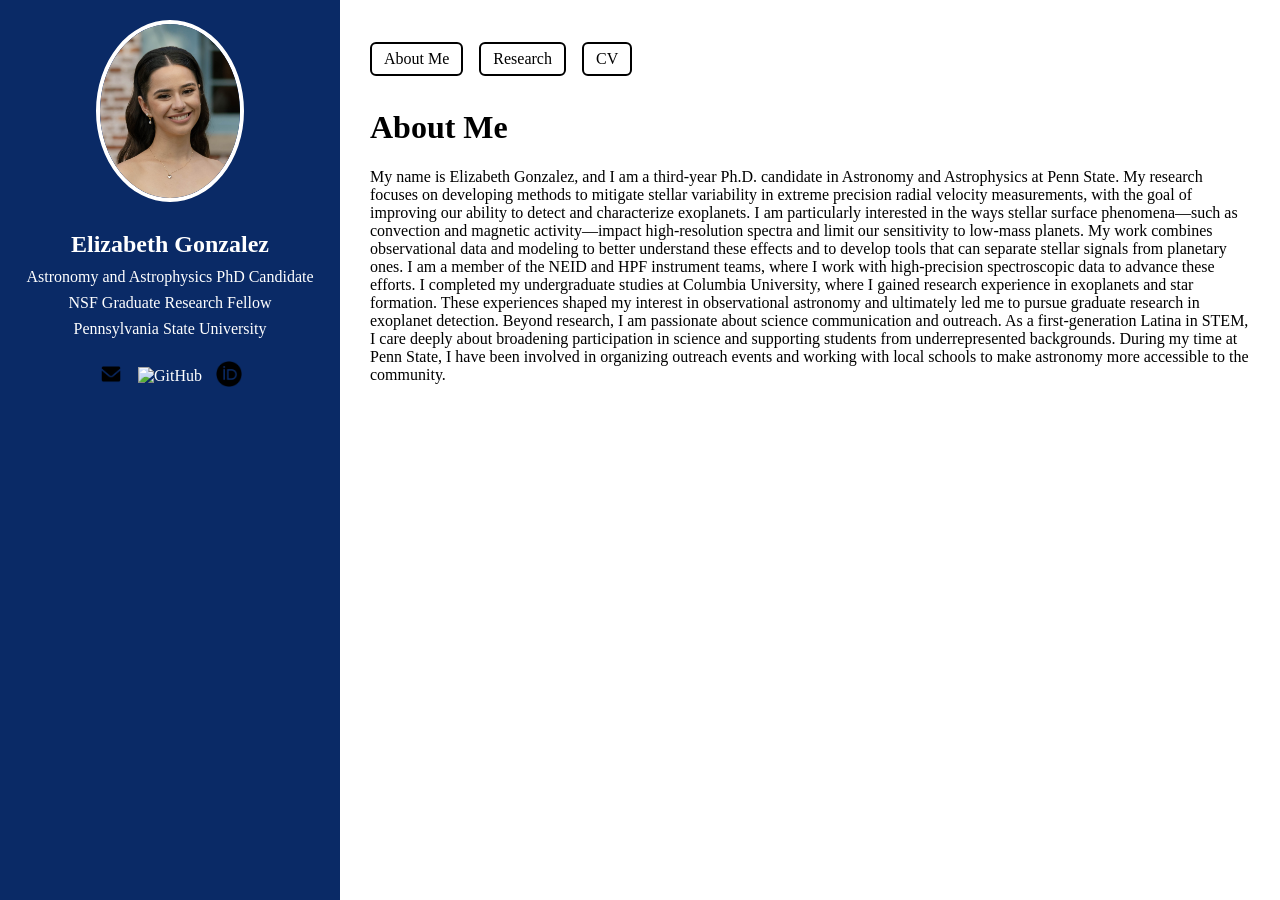
==== index.html @ 9d02e63f "initial changes" ====
<!DOCTYPE html>
<html>
<head>
    <title>About Me</title>
    <link rel="stylesheet" href="style.css">
</head>
<body>

<!-- Sidebar -->
<div class="sidebar">
    <img src="portrait.png" alt="Portrait" class="portrait">

    <h2>Elizabeth Gonzalez</h2>

    <p>Astronomy and Astrophysics PhD Candidate</p>
    <p>NSF Graduate Research Fellow</p>
    <p>Pennsylvania State University</p>

    <!-- Icon row -->
    <div class="icon-row">
        <a href="mailto:elizgonz@psu.edu">
            <img src="email-logo.png" alt="Email">
        </a>

        <a href="https://github.com/elizgonz" target="_blank">
            <img src="github-logo.svg" alt="GitHub">
        </a>

        <a href="https://orcid.org/0009-0002-0987-652X" target="_blank">
            <img src="orcid-logo.webp" alt="ORCID">
        </a>
    </div>
</div>

<!-- Main -->
<div class="main">
    <div class="navbar">
        <a href="index.html">About Me</a>
        <a href="research.html">Research</a>
        <a href="cv.html">CV</a>
    </div>

    <h1>About Me</h1>
    <p>
        My name is Elizabeth Gonzalez, and I am a third-year Ph.D. candidate in Astronomy and Astrophysics at Penn State. My research focuses on developing methods to mitigate stellar variability in extreme precision radial velocity measurements, with the goal of improving our ability to detect and characterize exoplanets.
I am particularly interested in the ways stellar surface phenomena—such as convection and magnetic activity—impact high-resolution spectra and limit our sensitivity to low-mass planets. My work combines observational data and modeling to better understand these effects and to develop tools that can separate stellar signals from planetary ones. I am a member of the NEID and HPF instrument teams, where I work with high-precision spectroscopic data to advance these efforts.
I completed my undergraduate studies at Columbia University, where I gained research experience in exoplanets and star formation. These experiences shaped my interest in observational astronomy and ultimately led me to pursue graduate research in exoplanet detection.
Beyond research, I am passionate about science communication and outreach. As a first-generation Latina in STEM, I care deeply about broadening participation in science and supporting students from underrepresented backgrounds. During my time at Penn State, I have been involved in organizing outreach events and working with local schools to make astronomy more accessible to the community.</p>
</div>

</body>
</html>
---- style.css ----
body {
    font-family: "Times New Roman", Times, serif;
    margin: 0;
    display: flex;
}

/* Sidebar */
.sidebar {
    width: 300px;
    background: #0a2a66; /* deep blue */
    padding: 20px;
    height: 100vh;
    position: fixed;
    color: white;
    text-align: center;
}

/* Icon row */
.icon-row img {
    width: 26px;          /* slightly larger */
    height: 26px;
    border: none !important;   /* ensure no borders */
    border-radius: 0;
    object-fit: contain;
}

/* Name */
.sidebar h2 {
    font-size: 24px;
    margin: 10px 0;
}

/* Text items */
.sidebar p,
.sidebar a {
    font-size: 16px;
    color: white;
    text-decoration: none;
    display: block;
    margin: 8px 0;
}

/* Links hover */
.sidebar a:hover {
    text-decoration: underline;
}

/* Icon row */
.icon-link {
    display: flex;
    align-items: center;
    justify-content: flex-start;  /* align left instead of centered */
    gap: 10px;
    padding-left: 10px;           /* slight indent to line up with text */
}

/* Icons */
.icon-link img {
    width: 20px;
    height: 20px;
    border-radius: 0;   /* important: removes circle */
    border: none;
}

/* Icon row */
.icon-row {
    display: flex;
    justify-content: center;
    align-items: center;
    gap: 14px;          /* spacing between icons */
    margin-top: 15px;
}

/* Icons */
.icon-row img {
    width: 26px;
    height: 26px;
    border: none;
    border-radius: 0;
    object-fit: contain;
}

.portrait {
    width: 140px;          /* your original good size */
    border-radius: 50%;
    border: 4px solid white;
    margin-bottom: 15px;
}

/* Hover (optional but nice) */
.icon-row img:hover {
    transform: scale(1.15);
}

/* Main content */
.main {
    margin-left: 340px;   /* increase this */
    padding: 30px;        /* more breathing room inside */
}

/* Navbar container */
.navbar {
    background: none;        /* remove blue */
    padding: 12px 0;
    margin-bottom: 20px;
}

/* Tab links */
.navbar a {
    display: inline-block;
    margin-right: 12px;
    padding: 6px 12px;
    text-decoration: none;
    color: black;            /* back to black text */
    border: 2px solid black; /* black frame */
    border-radius: 6px;
    transition: all 0.2s ease;
}

/* Hover */
.navbar a:hover {
    background: black;
    color: white;
}
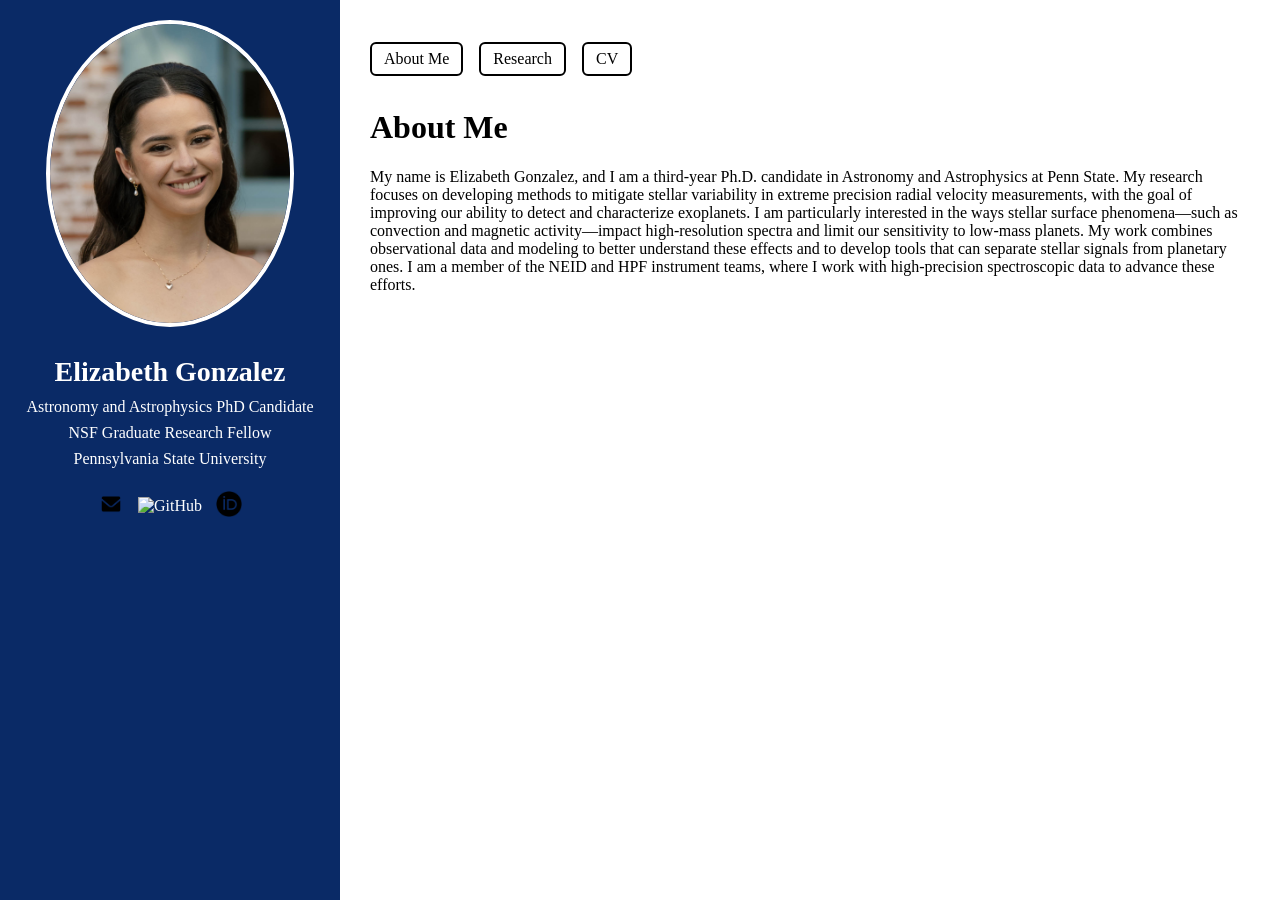
==== commit b4bbd17c: "initial changes" ====
--- a/index.html
+++ b/index.html
@@ -42,10 +42,13 @@
 
     <h1>About Me</h1>
     <p>
-        My name is Elizabeth Gonzalez, and I am a third-year Ph.D. candidate in Astronomy and Astrophysics at Penn State. My research focuses on developing methods to mitigate stellar variability in extreme precision radial velocity measurements, with the goal of improving our ability to detect and characterize exoplanets.
-I am particularly interested in the ways stellar surface phenomena—such as convection and magnetic activity—impact high-resolution spectra and limit our sensitivity to low-mass planets. My work combines observational data and modeling to better understand these effects and to develop tools that can separate stellar signals from planetary ones. I am a member of the NEID and HPF instrument teams, where I work with high-precision spectroscopic data to advance these efforts.
-I completed my undergraduate studies at Columbia University, where I gained research experience in exoplanets and star formation. These experiences shaped my interest in observational astronomy and ultimately led me to pursue graduate research in exoplanet detection.
-Beyond research, I am passionate about science communication and outreach. As a first-generation Latina in STEM, I care deeply about broadening participation in science and supporting students from underrepresented backgrounds. During my time at Penn State, I have been involved in organizing outreach events and working with local schools to make astronomy more accessible to the community.</p>
+        My name is Elizabeth Gonzalez, and I am a third-year Ph.D. candidate in Astronomy and Astrophysics at Penn State. 
+        My research focuses on developing methods to mitigate stellar variability in extreme precision radial velocity measurements, with the goal of improving our ability to detect and characterize exoplanets.
+
+        I am particularly interested in the ways stellar surface phenomena—such as convection and magnetic activity—impact high-resolution spectra and limit our sensitivity to low-mass planets. 
+        My work combines observational data and modeling to better understand these effects and to develop tools that can separate stellar signals from planetary ones. 
+        I am a member of the NEID and HPF instrument teams, where I work with high-precision spectroscopic data to advance these efforts.
+    </p> 
 </div>
 
 </body>
--- a/style.css
+++ b/style.css
@@ -26,7 +26,7 @@
 
 /* Name */
 .sidebar h2 {
-    font-size: 24px;
+    font-size: 28px;
     margin: 10px 0;
 }
 
@@ -81,7 +81,7 @@
 }
 
 .portrait {
-    width: 140px;          /* your original good size */
+    width: 240px;          /* your original good size */
     border-radius: 50%;
     border: 4px solid white;
     margin-bottom: 15px;
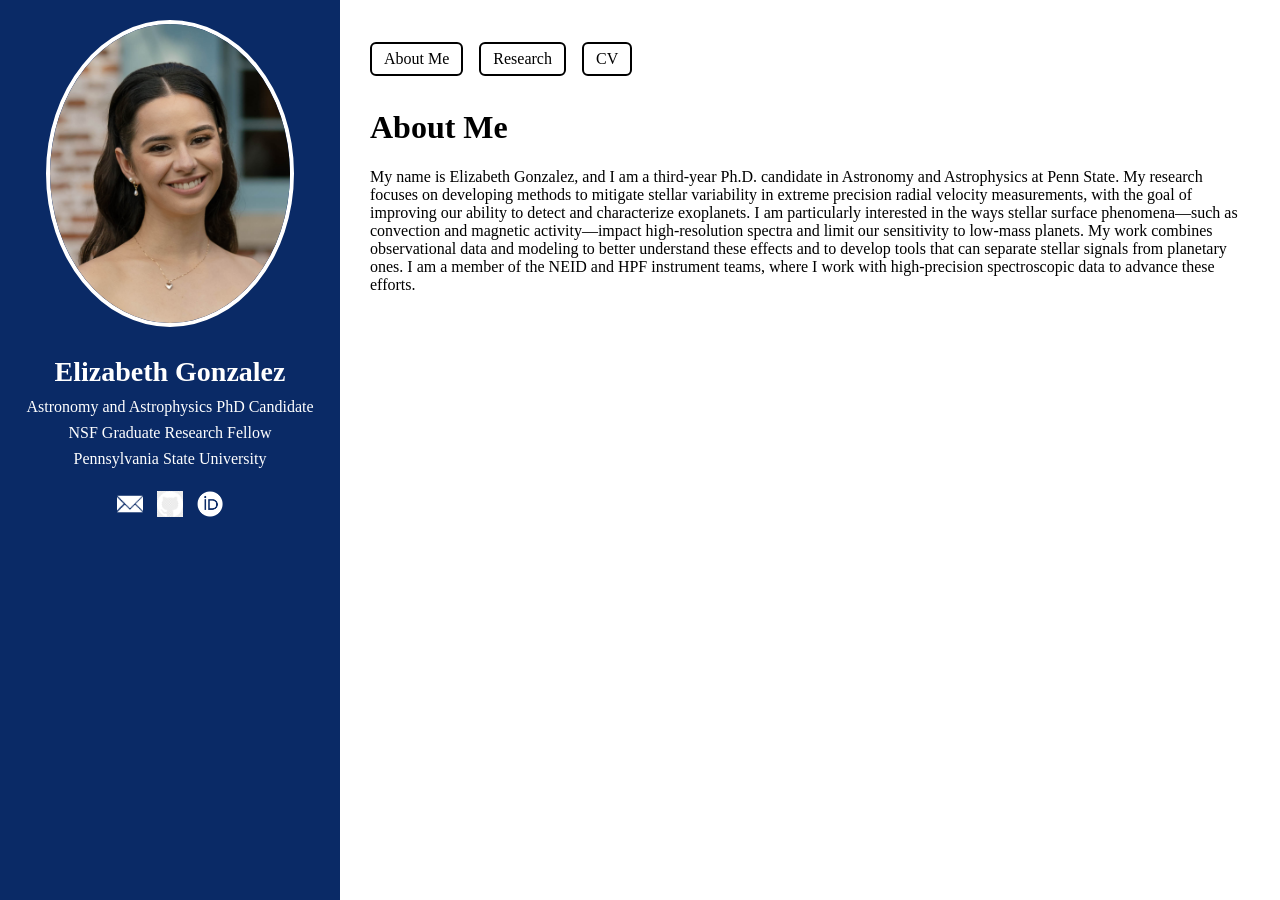
==== commit 8249ef8b: "side bar change" ====
--- a/index.html
+++ b/index.html
@@ -19,15 +19,15 @@
     <!-- Icon row -->
     <div class="icon-row">
         <a href="mailto:elizgonz@psu.edu">
-            <img src="email-logo.png" alt="Email">
+            <img src="email-logo.webp" alt="Email">
         </a>
 
         <a href="https://github.com/elizgonz" target="_blank">
-            <img src="github-logo.svg" alt="GitHub">
+            <img src="github-logo.jpg" alt="GitHub">
         </a>
 
         <a href="https://orcid.org/0009-0002-0987-652X" target="_blank">
-            <img src="orcid-logo.webp" alt="ORCID">
+            <img src="orcid-logo.png" alt="ORCID">
         </a>
     </div>
 </div>
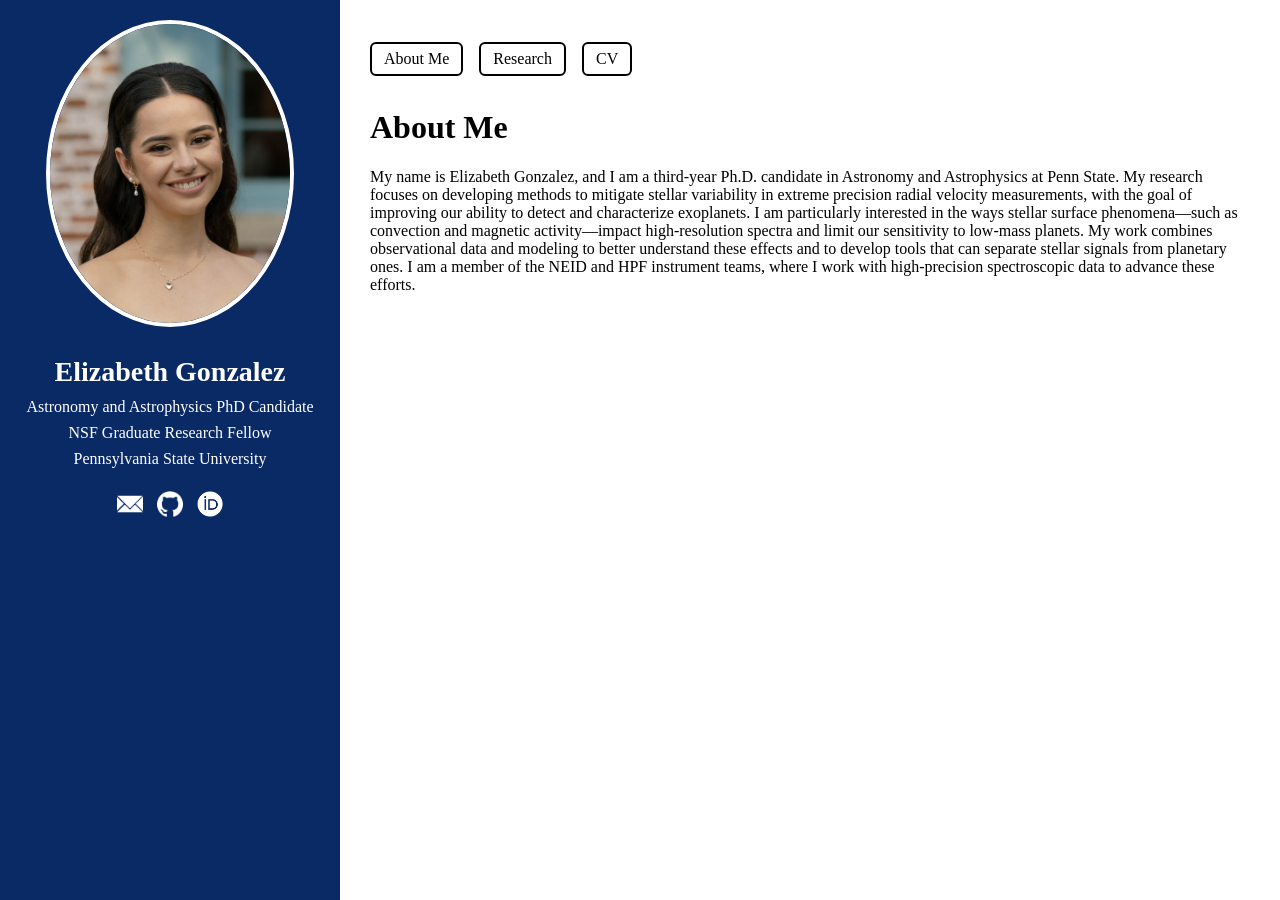
==== commit f8de71c3: "side bar change" ====
--- a/index.html
+++ b/index.html
@@ -23,7 +23,7 @@
         </a>
 
         <a href="https://github.com/elizgonz" target="_blank">
-            <img src="github-logo.jpg" alt="GitHub">
+            <img src="github-logo.webp" alt="GitHub">
         </a>
 
         <a href="https://orcid.org/0009-0002-0987-652X" target="_blank">
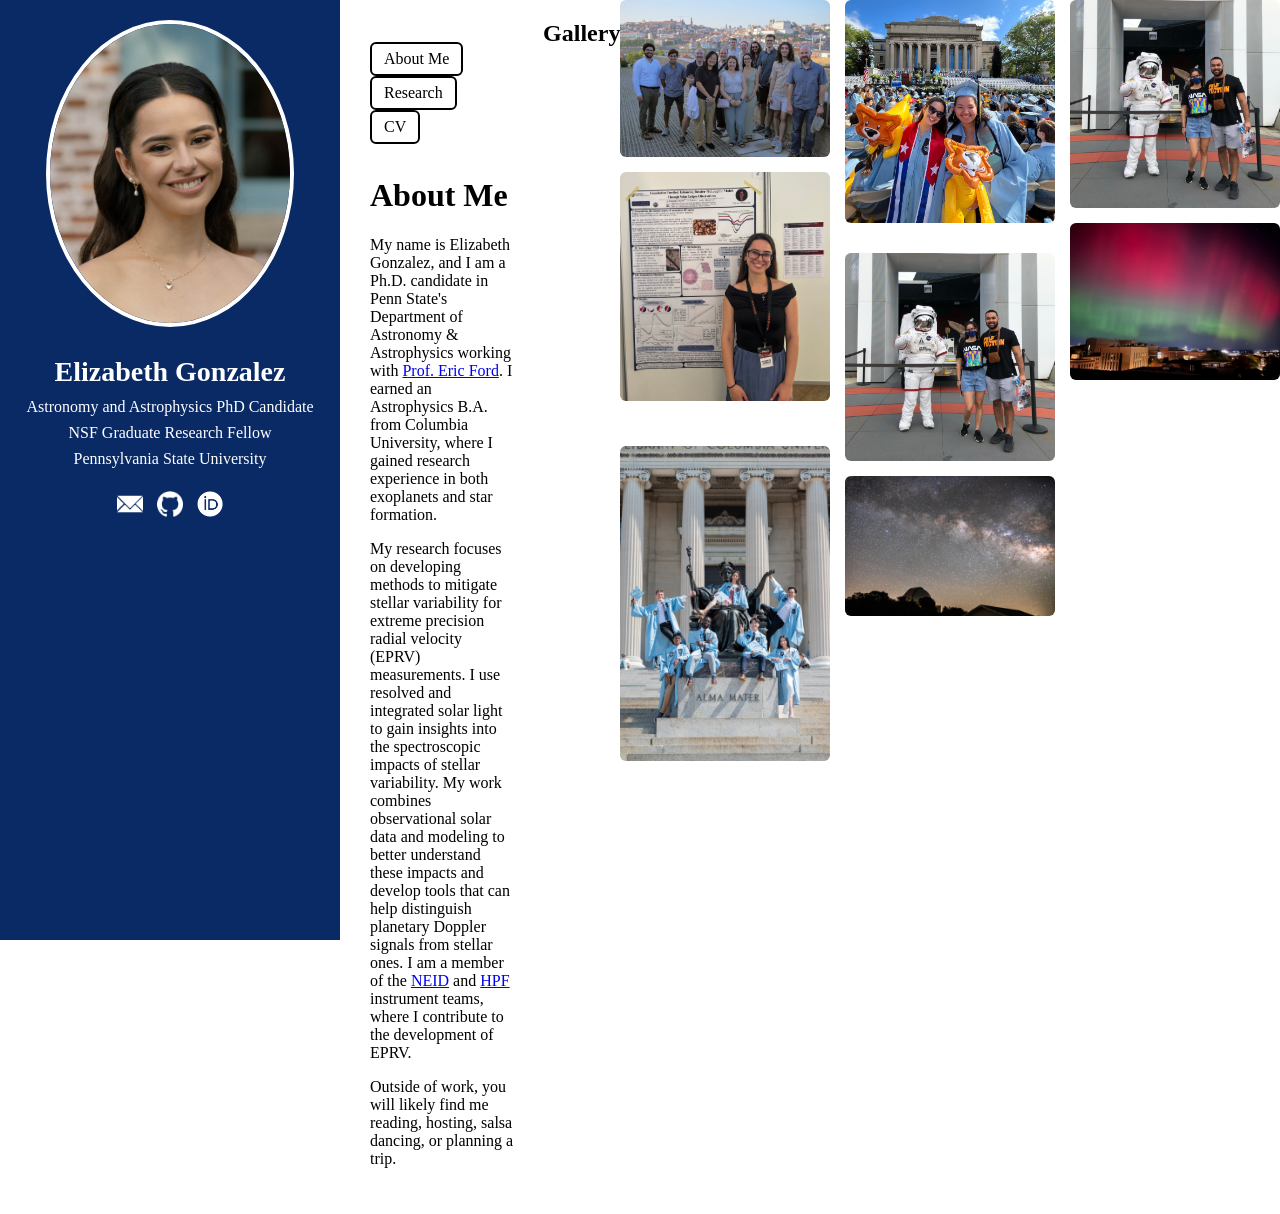
==== commit bca83272: "photo gallery" ====
--- a/index.html
+++ b/index.html
@@ -1,7 +1,7 @@
 <!DOCTYPE html>
 <html>
 <head>
-    <title>About Me</title>
+    <title>About Me - Elizabeth Gonzalez</title>
     <link rel="stylesheet" href="style.css">
 </head>
 <body>
@@ -32,7 +32,6 @@
     </div>
 </div>
 
-<!-- Main -->
 <div class="main">
     <div class="navbar">
         <a href="index.html">About Me</a>
@@ -41,14 +40,85 @@
     </div>
 
     <h1>About Me</h1>
+
     <p>
-        My name is Elizabeth Gonzalez, and I am a third-year Ph.D. candidate in Astronomy and Astrophysics at Penn State. 
-        My research focuses on developing methods to mitigate stellar variability in extreme precision radial velocity measurements, with the goal of improving our ability to detect and characterize exoplanets.
+        My name is Elizabeth Gonzalez, and I am a Ph.D. candidate in Penn State's Department of Astronomy & Astrophysics working with <a href="https://eford.github.io" target="_blank">Prof. Eric Ford</a>. 
+        I earned an Astrophysics B.A. from Columbia University, where I gained research experience in both exoplanets and star formation. 
+    </p>
+    </p>
+        My research focuses on developing methods to mitigate stellar variability for extreme precision radial velocity (EPRV) measurements. 
+        I use resolved and integrated solar light to gain insights into the spectroscopic impacts of stellar variability. 
+        My work combines observational solar data and modeling to better understand these impacts and develop tools that can help distinguish planetary Doppler signals from stellar ones. 
+        I am a member of the <a href="https://neid.psu.edu" target="_blank">NEID</a> and <a href="https://hpf.psu.edu" target="_blank">HPF</a> instrument teams, where I contribute to the development of EPRV.  
+    </p>
+    </p>
+        Outside of work, you will likely find me reading, hosting, salsa dancing, or planning a trip.  
+    </p>
+</div>
 
-        I am particularly interested in the ways stellar surface phenomena—such as convection and magnetic activity—impact high-resolution spectra and limit our sensitivity to low-mass planets. 
-        My work combines observational data and modeling to better understand these effects and to develop tools that can separate stellar signals from planetary ones. 
-        I am a member of the NEID and HPF instrument teams, where I work with high-precision spectroscopic data to advance these efforts.
-    </p> 
+<h2>Gallery</h2>
+
+<div class="gallery">
+
+    <div class="gallery-item">
+        <img src="eprv_group.jpg" alt="">
+        <div class="overlay">Penn State astronomy members and alumni at EPRV 6.</div>
+    </div>
+
+    <div class="gallery-item">
+        <img src="eprv_poster.jpg" alt="">
+        <div class="overlay">GRASS-E solar eclipse poster at EPRV 6.</div>
+    </div>
+
+    <div class="gallery-item">
+        <img src="wiyn.HEIC" alt="">
+        <div class="overlay">Selfie with NEID Instrument Scientist on WIYN 3.5m mirror.</div>
+    </div>
+
+    <div class="gallery-item">
+        <img src="neid.HEIC" alt="">
+        <div class="overlay">NEID spectrograph clean room.</div>
+    </div>
+
+    <div class="gallery-item">
+        <img src="grad_alma.jpg" alt="">
+        <div class="overlay">Columbia graduation photos with Christian Union seniors.</div>
+    </div>
+
+    <div class="gallery-item">
+        <img src="grad.jpg" alt="">
+        <div class="overlay">Columbia commencement spring 2023.</div>
+    </div>
+
+     <div class="gallery-item">
+        <img src="jpl.jpg" alt="">
+        <div class="overlay">Summer 2022 NASA JPL interns.</div>
+    </div>
+
+    <div class="gallery-item">
+        <img src="ksc.jpg" alt="">
+        <div class="overlay">Summer 2022 Aerospace Summer Games.</div>
+    </div>
+
+    <div class="gallery-item">
+        <img src="mdm_sky.jpg" alt="">
+        <div class="overlay">Night sky during observing field trip at MDM observatory.</div>
+    </div>
+
+    <div class="gallery-item">
+        <img src="mdm_group.jpg" alt="">
+        <div class="overlay">MDM observatory field trip to Chiricahua National Monument.</div>
+    </div>
+
+    <div class="gallery-item">
+        <img src="ksc.jpg" alt="">
+        <div class="overlay">November 2020 crew dragon launch from Kennedy Space Center.</div>
+    </div>
+
+    <div class="gallery-item">
+        <img src="aurora.jpg" alt="">
+        <div class="overlay">Aurora Borealis seen in State College, Pa.</div>
+    </div>
 </div>
 
 </body>
--- a/style.css
+++ b/style.css
@@ -122,3 +122,61 @@
     background: black;
     color: white;
 }
+
+/* Gallery container */
+.gallery {
+    column-count: 3;        /* number of columns */
+    column-gap: 15px;
+}
+
+/* Each item */
+.gallery-item {
+    position: relative;
+    margin-bottom: 15px;
+    break-inside: avoid;    /* prevents awkward splits */
+}
+
+/* Images */
+.gallery-item img {
+    width: 100%;
+    display: block;
+    border-radius: 6px;
+}
+
+/* Overlay (hidden by default) */
+.overlay {
+    position: absolute;
+    top: 0;
+    left: 0;
+    width: 100%;
+    height: 100%;
+
+    background: rgba(0, 0, 0, 0.5); /* gray overlay */
+    color: white;
+
+    display: flex;
+    align-items: center;
+    justify-content: center;
+    text-align: center;
+
+    opacity: 0;
+    transition: opacity 0.3s ease;
+    padding: 10px;
+}
+
+/* Hover effect */
+.gallery-item:hover .overlay {
+    opacity: 1;
+}
+
+@media (max-width: 900px) {
+    .gallery {
+        column-count: 2;
+    }
+}
+
+@media (max-width: 500px) {
+    .gallery {
+        column-count: 1;
+    }
+}
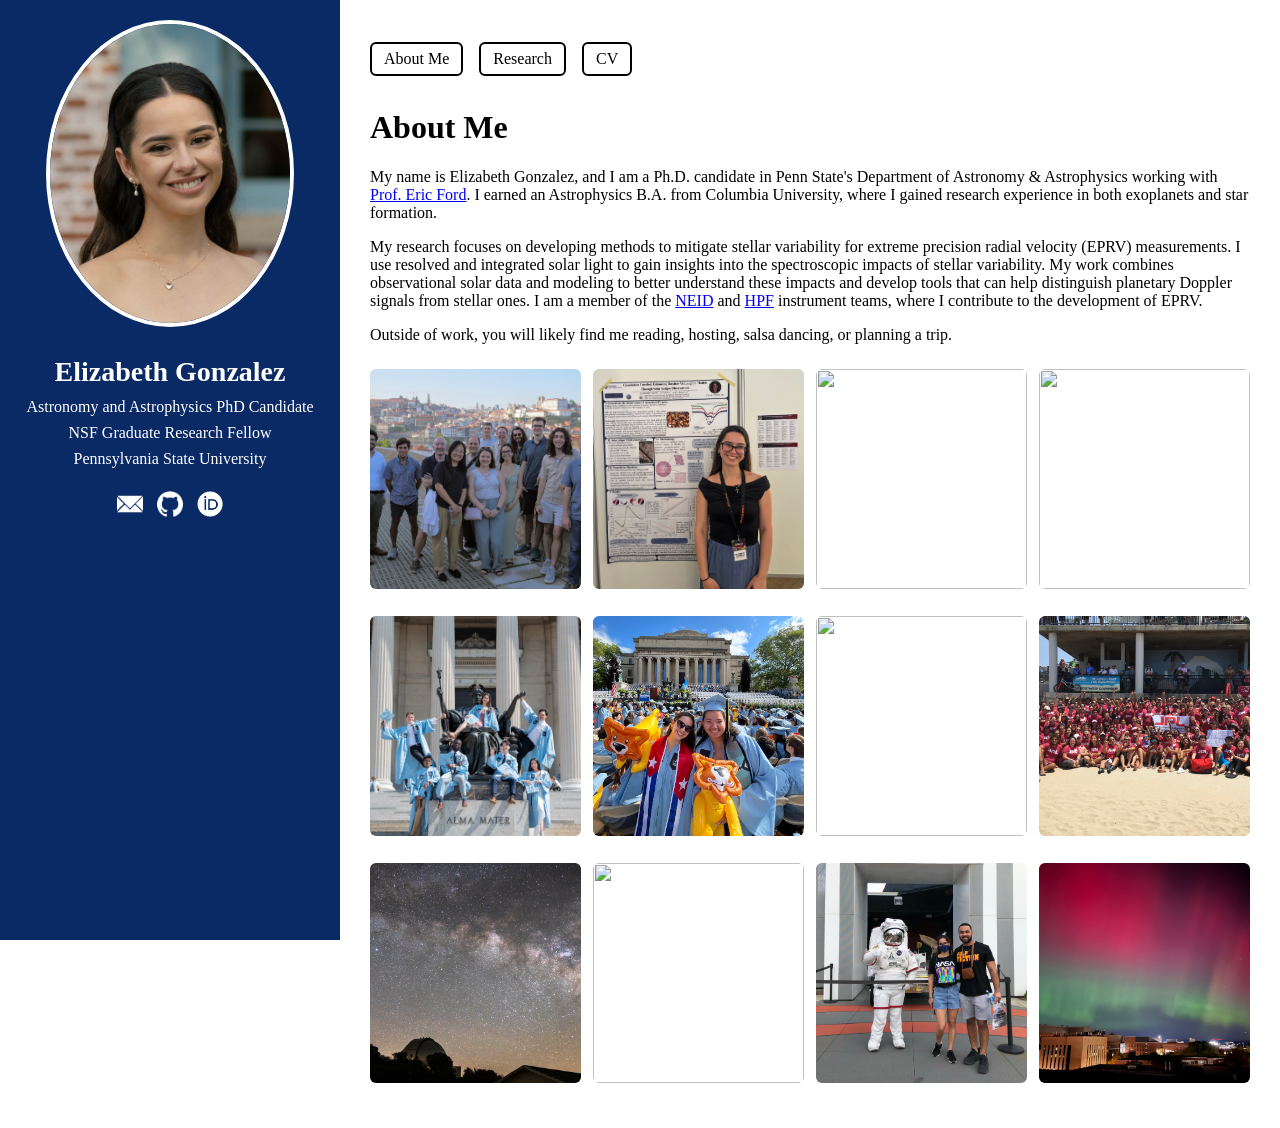
==== commit 61644d63: "photo gallery" ====
--- a/index.html
+++ b/index.html
@@ -54,70 +54,67 @@
     </p>
         Outside of work, you will likely find me reading, hosting, salsa dancing, or planning a trip.  
     </p>
-</div>
 
-<h2>Gallery</h2>
+    <div class="gallery">
+        <div class="gallery-item">
+            <img src="eprv_group.jpg" alt="">
+            <div class="overlay">Penn State astronomy members and alumni at EPRV 6.</div>
+        </div>
 
-<div class="gallery">
+        <div class="gallery-item">
+            <img src="eprv_poster.jpg" alt="">
+            <div class="overlay">GRASS-E solar eclipse poster at EPRV 6.</div>
+        </div>
 
-    <div class="gallery-item">
-        <img src="eprv_group.jpg" alt="">
-        <div class="overlay">Penn State astronomy members and alumni at EPRV 6.</div>
-    </div>
+        <div class="gallery-item">
+            <img src="wiyn.HEIC" alt="">
+            <div class="overlay">Selfie with NEID Instrument Scientist on WIYN 3.5m mirror.</div>
+        </div>
 
-    <div class="gallery-item">
-        <img src="eprv_poster.jpg" alt="">
-        <div class="overlay">GRASS-E solar eclipse poster at EPRV 6.</div>
-    </div>
+        <div class="gallery-item">
+            <img src="neid.HEIC" alt="">
+            <div class="overlay">NEID spectrograph clean room.</div>
+        </div>
 
-    <div class="gallery-item">
-        <img src="wiyn.HEIC" alt="">
-        <div class="overlay">Selfie with NEID Instrument Scientist on WIYN 3.5m mirror.</div>
-    </div>
+        <div class="gallery-item">
+            <img src="grad_alma.jpg" alt="">
+            <div class="overlay">Columbia graduation photos with Christian Union seniors.</div>
+        </div>
 
-    <div class="gallery-item">
-        <img src="neid.HEIC" alt="">
-        <div class="overlay">NEID spectrograph clean room.</div>
-    </div>
+        <div class="gallery-item">
+            <img src="grad.jpg" alt="">
+            <div class="overlay">Columbia commencement spring 2023.</div>
+        </div>
 
-    <div class="gallery-item">
-        <img src="grad_alma.jpg" alt="">
-        <div class="overlay">Columbia graduation photos with Christian Union seniors.</div>
-    </div>
+        <div class="gallery-item">
+            <img src="jpl.jpg" alt="">
+            <div class="overlay">Summer 2022 NASA JPL interns.</div>
+        </div>
 
-    <div class="gallery-item">
-        <img src="grad.jpg" alt="">
-        <div class="overlay">Columbia commencement spring 2023.</div>
-    </div>
+        <div class="gallery-item">
+            <img src="jpl_beach.jpg" alt="">
+            <div class="overlay">Summer 2022 Aerospace Summer Games.</div>
+        </div>
 
-     <div class="gallery-item">
-        <img src="jpl.jpg" alt="">
-        <div class="overlay">Summer 2022 NASA JPL interns.</div>
-    </div>
+        <div class="gallery-item">
+            <img src="mdm_sky.jpg" alt="">
+            <div class="overlay">Night sky during observing field trip at MDM observatory.</div>
+        </div>
 
-    <div class="gallery-item">
-        <img src="ksc.jpg" alt="">
-        <div class="overlay">Summer 2022 Aerospace Summer Games.</div>
-    </div>
+        <div class="gallery-item">
+            <img src="mdm_group.jpg" alt="">
+            <div class="overlay">MDM observatory field trip to Chiricahua National Monument.</div>
+        </div>
 
-    <div class="gallery-item">
-        <img src="mdm_sky.jpg" alt="">
-        <div class="overlay">Night sky during observing field trip at MDM observatory.</div>
-    </div>
+        <div class="gallery-item">
+            <img src="ksc.jpg" alt="">
+            <div class="overlay">November 2020 crew dragon launch from Kennedy Space Center.</div>
+        </div>
 
-    <div class="gallery-item">
-        <img src="mdm_group.jpg" alt="">
-        <div class="overlay">MDM observatory field trip to Chiricahua National Monument.</div>
-    </div>
-
-    <div class="gallery-item">
-        <img src="ksc.jpg" alt="">
-        <div class="overlay">November 2020 crew dragon launch from Kennedy Space Center.</div>
-    </div>
-
-    <div class="gallery-item">
-        <img src="aurora.jpg" alt="">
-        <div class="overlay">Aurora Borealis seen in State College, Pa.</div>
+        <div class="gallery-item">
+            <img src="aurora.jpg" alt="">
+            <div class="overlay">Aurora Borealis seen in State College, Pa.</div>
+        </div>
     </div>
 </div>
 
--- a/style.css
+++ b/style.css
@@ -123,10 +123,12 @@
     color: white;
 }
 
-/* Gallery container */
+/* Gallery grid */
 .gallery {
-    column-count: 3;        /* number of columns */
-    column-gap: 15px;
+    display: grid;
+    grid-template-columns: repeat(4, 1fr); /* 4 per row */
+    gap: 12px;
+    margin-top: 25px;
 }
 
 /* Each item */
@@ -139,6 +141,8 @@
 /* Images */
 .gallery-item img {
     width: 100%;
+    height: 220px;       
+    object-fit: cover;    /* keeps them nicely cropped */
     display: block;
     border-radius: 6px;
 }
@@ -169,14 +173,14 @@
     opacity: 1;
 }
 
-@media (max-width: 900px) {
+@media (max-width: 1000px) {
     .gallery {
-        column-count: 2;
+        grid-template-columns: repeat(3, 1fr);
     }
 }
 
-@media (max-width: 500px) {
+@media (max-width: 600px) {
     .gallery {
-        column-count: 1;
+        grid-template-columns: repeat(2, 1fr);
     }
-}
+}
